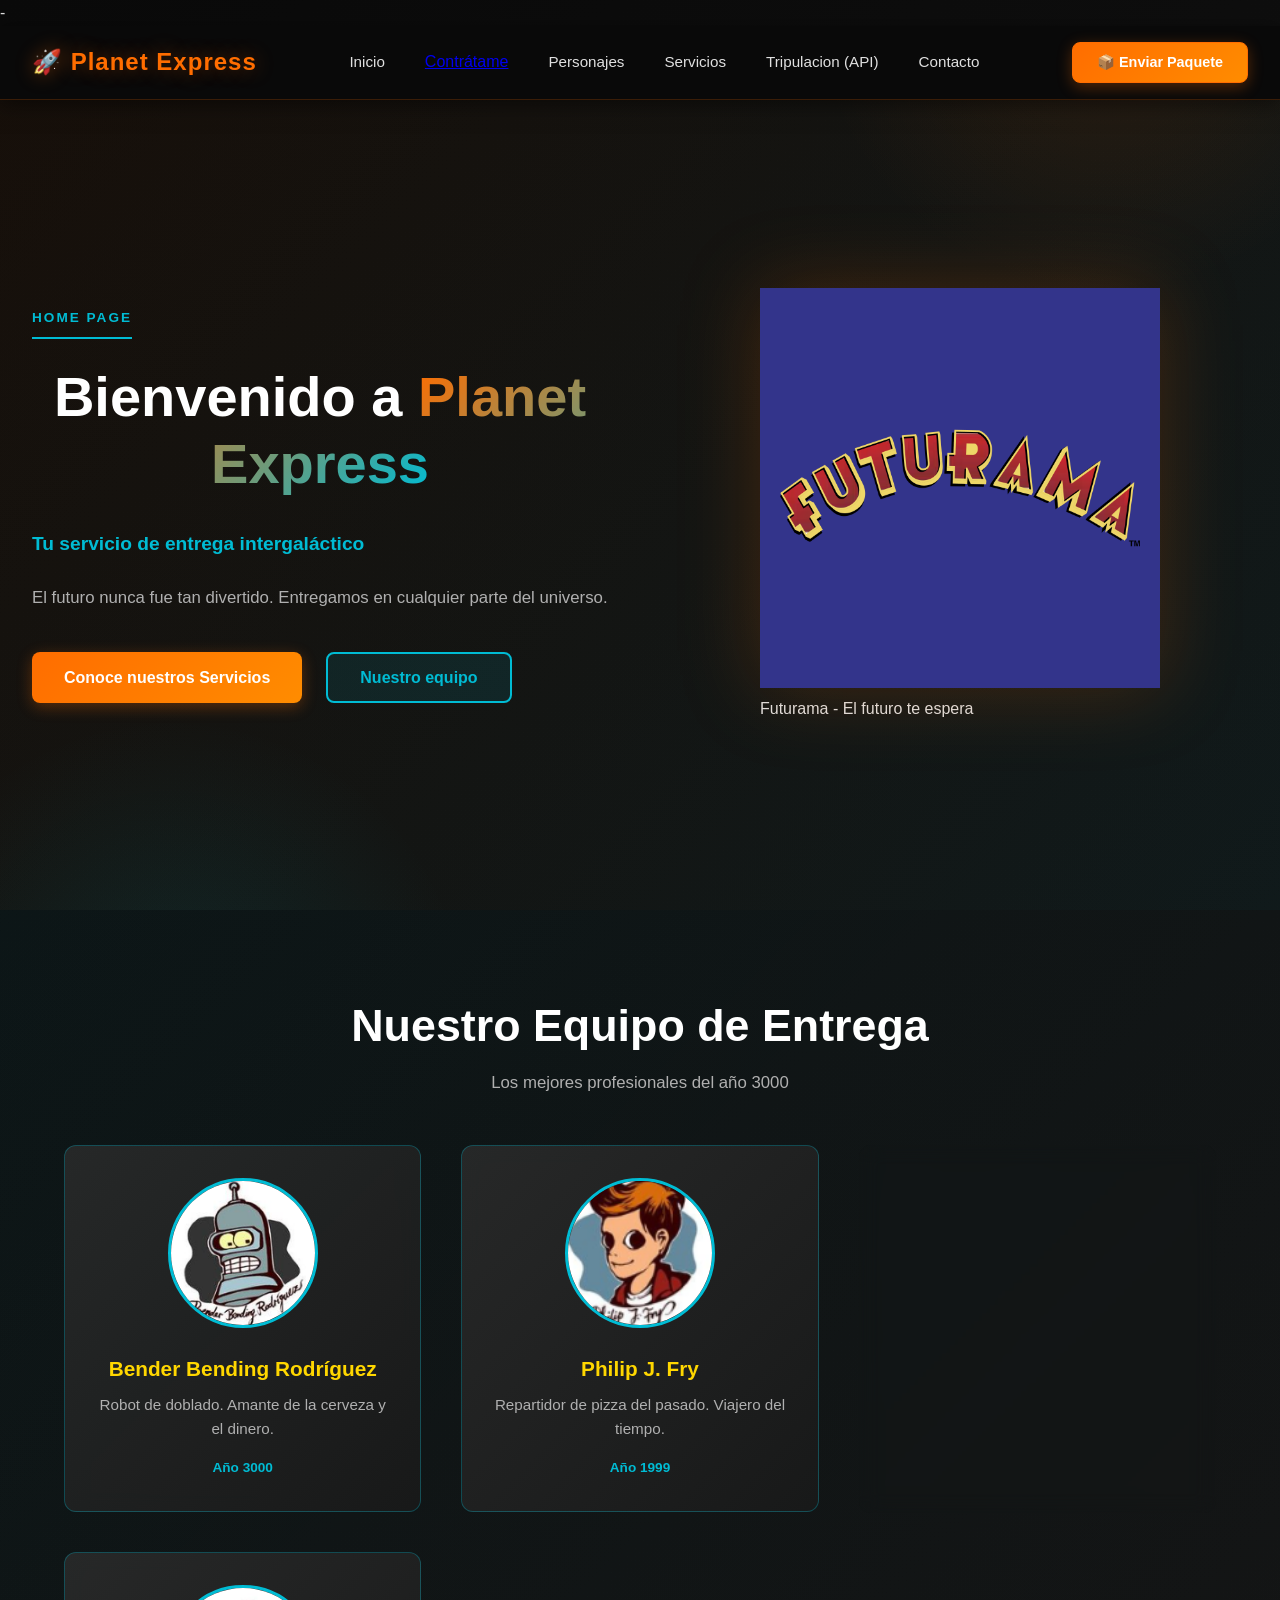
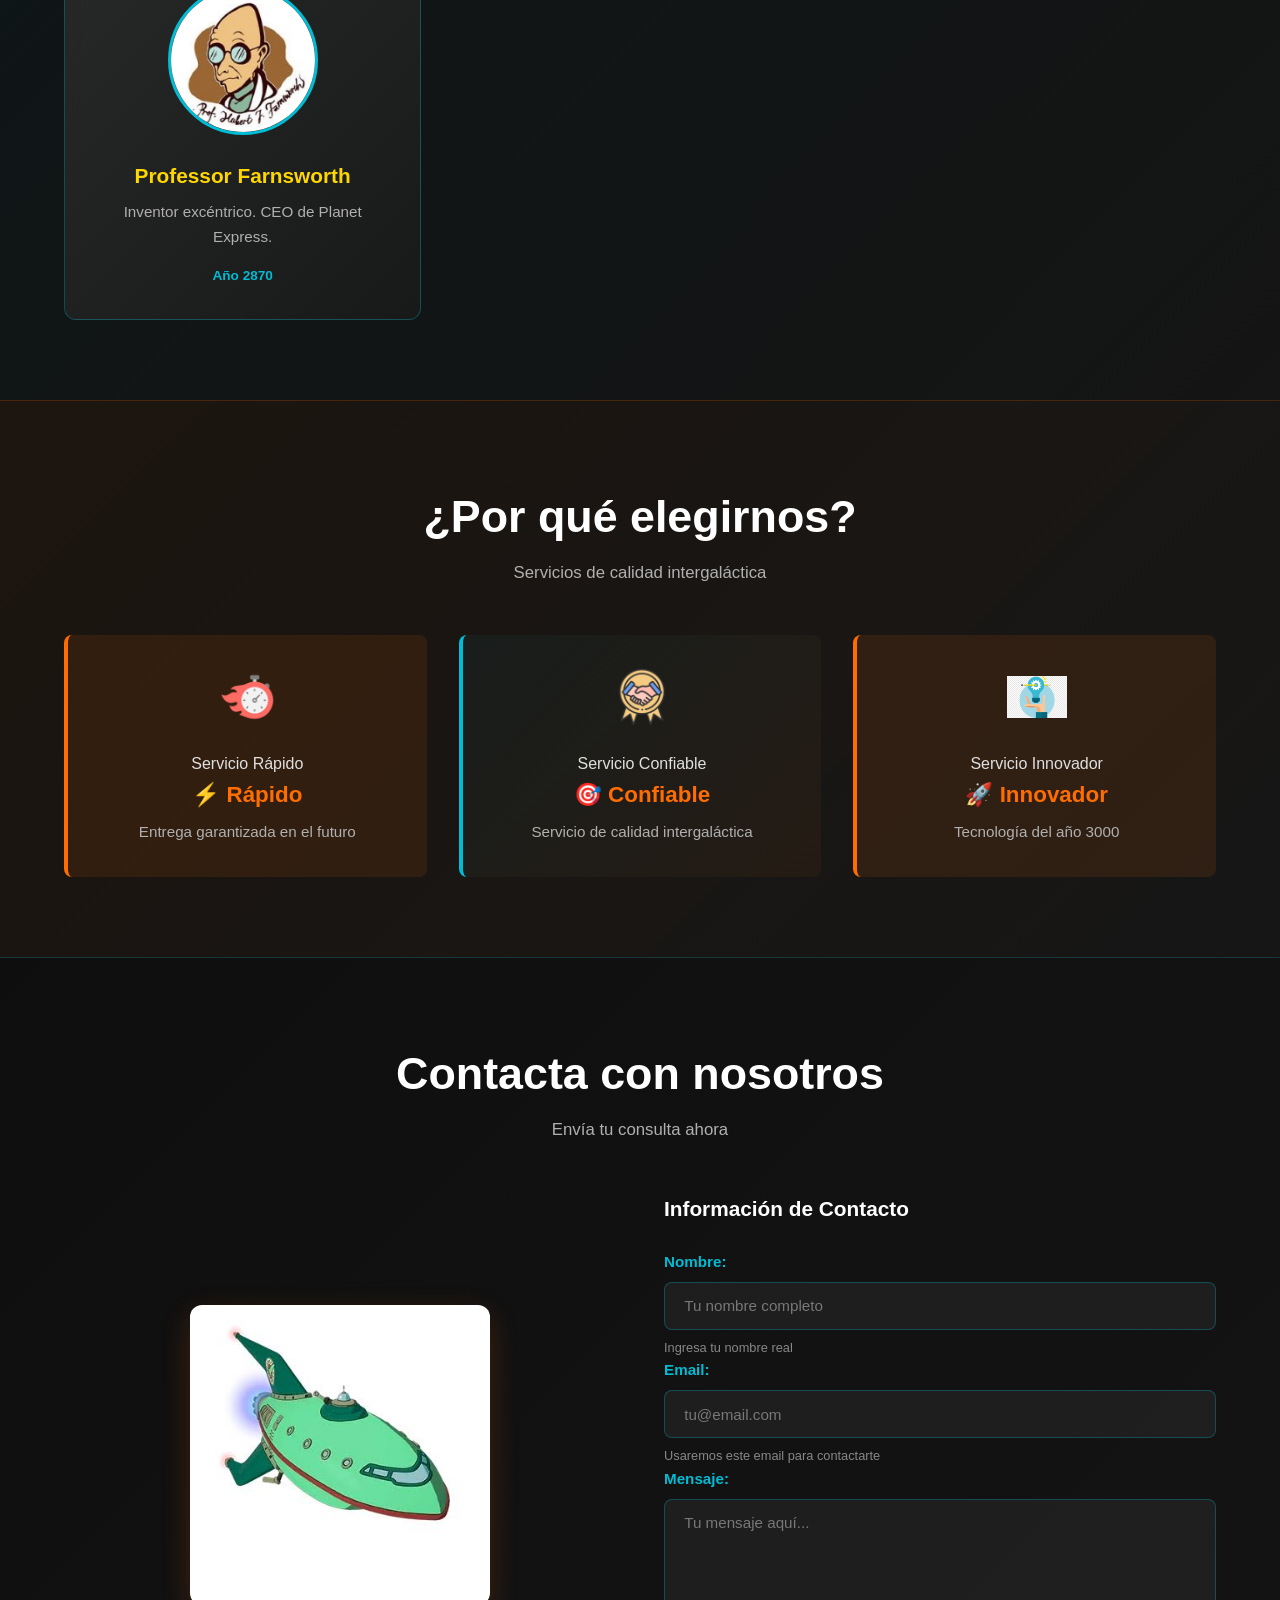
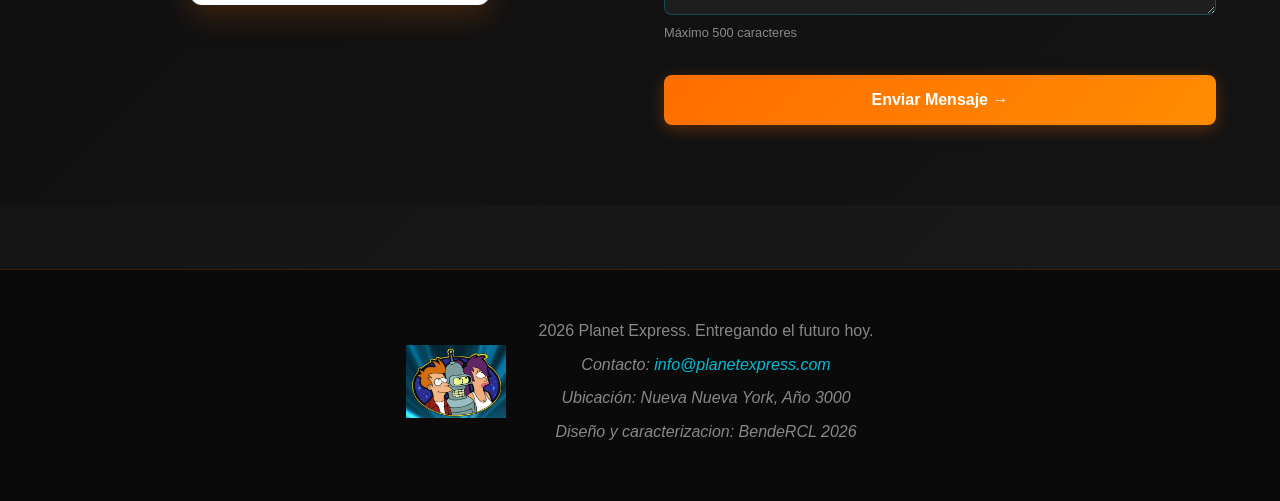
==== index.html @ 9d53ed3e "Se sube la totalidad de la pagina actualizada, añadiendo API." ====
<!DOCTYPE html>
<html lang="es">

<head>
    <meta charset="UTF-8">
    <meta name="viewport" content="width=device-width, initial-scale=1.0">
    <meta name="description"
        content="Página temática de Futurama - Planet Express, tu servicio de entrega intergaláctico">
    <meta name="author" content="BendeRCL">
    <title>Futurama - Planet Express</title>
    <link rel="stylesheet" href="css/styles.css">
</head>

<body>-
    <header class="header">
        <nav class="navbar" aria-label="Navegación principal">
            <div class="nav-container">
                <div class="nav-logo">
                    <h1 class="logo">🚀 Planet Express</h1>
                </div>
                <ul class="nav-links">
                    <li><a href="index.html#inicio" class="nav-link">Inicio</a></li>
                    <li><a href="curriculum.html">Contrátame</a></li>
                    <li><a href="index.html#personajes" class="nav-link">Personajes</a></li>
                    <li><a href="index.html#caracteristicas" class="nav-link">Servicios</a></li>
                    <li><a href="api.html" class="nav-link api-nav-active" aria-current="page">Tripulacion (API)</a></li>
                    <li><a href="index.html#contacto" class="nav-link">Contacto</a></li>
                </ul>


                <button class="btn-nav-cta" type="button" aria-label="Enviar un paquete ahora">
                    📦 Enviar Paquete
                </button>
            </div>
        </nav>
    </header>

    <main>

        <section id="inicio" class="hero">
            <div class="hero-container">
                <div class="hero-content">
                    <span class="hero-label">HOME PAGE</span>
                    <h2>Bienvenido a <span class="hero-highlight">Planet Express</span></h2>
                    <p>Tu servicio de entrega intergaláctico</p>
                    <p class="hero-subtitle">El futuro nunca fue tan divertido. Entregamos en cualquier parte del
                        universo.</p>

                    <div class="hero-buttons">

                        <button id="btnMostrar" class="btn-primary" type="button" aria-label="Explorar servicios">
                            Conoce nuestros Servicios
                        </button>
                        <button id="btnPersonajes" class="btn-secondary" type="button" aria-label="Conocer el equipo">
                            Nuestro equipo
                        </button>
                    </div>

                </div>

                <div class="hero-image-container">
                    <figure>
                        <img src="img/futurama-logo.png" alt="Logo de Futurama - Planet Express" class="hero-image"
                            width="400" height="400" loading="lazy">
                        <figcaption>Futurama - El futuro te espera</figcaption>
                    </figure>
                </div>
            </div>
        </section>

        <section id="personajes" class="personajes">
            <div class="section-container">
                <h2>Nuestro Equipo de Entrega</h2>
                <p class="section-subtitle">Los mejores profesionales del año 3000</p>

                <div class="contenedor-personajes" role="list">

                    <article class="tarjeta-personaje" role="listitem">
                        <figure class="imagen-personaje">
                            <img src="img/bender.png" alt="Bender Bending Rodríguez - Robot de doblado" width="150"
                                height="150" loading="lazy">

                        </figure>
                        <h3>Bender Bending Rodríguez</h3>
                        <p>Robot de doblado. Amante de la cerveza y el dinero.</p>
                        <time datetime="3000">Año 3000</time>
                    </article>


                    <article class="tarjeta-personaje" role="listitem">
                        <figure class="imagen-personaje">
                            <img src="img/fry.png" alt="Philip J. Fry - Repartidor de pizza del pasado" width="150"
                                height="150" loading="lazy">

                        </figure>
                        <h3>Philip J. Fry</h3>
                        <p>Repartidor de pizza del pasado. Viajero del tiempo.</p>
                        <time datetime="1999">Año 1999</time>
                    </article>


                    <article class="tarjeta-personaje" role="listitem">
                        <figure class="imagen-personaje">
                            <img src="img/leela.png" alt="Turanga Leela - Capitana de Planet Express" width="150"
                                height="150" loading="lazy">

                        </figure>
                        <h3>Turanga Leela</h3>
                        <p>Capitana de Planet Express. Única cíclope de su generación.</p>
                        <time datetime="2975">Año 2975</time>
                    </article>


                    <article class="tarjeta-personaje" role="listitem">
                        <figure class="imagen-personaje">
                            <img src="img/professor.png" alt="Professor Farnsworth - Inventor excéntrico y CEO"
                                width="150" height="150" loading="lazy">
                        </figure>
                        <h3>Professor Farnsworth</h3>
                        <p>Inventor excéntrico. CEO de Planet Express.</p>
                        <time datetime="2870">Año 2870</time>
                    </article>
                </div>
            </div>
        </section>

        <section id="caracteristicas" class="caracteristicas">
            <div class="section-container">
                <h2>¿Por qué elegirnos?</h2>
                <p class="section-subtitle">Servicios de calidad intergaláctica</p>

                <div class="features-grid">

                    <article class="feature">
                        <figure>
                            <img src="img/icon-rapido.png" alt="Icono de velocidad" class="feature-icon" width="60"
                                height="60" loading="lazy">
                            <figcaption>Servicio Rápido</figcaption>
                        </figure>
                        <h3>⚡ Rápido</h3>
                        <p>Entrega garantizada en el futuro</p>
                    </article>


                    <article class="feature">
                        <figure>
                            <img src="img/icon-confiable.png" alt="Icono de confiabilidad" class="feature-icon"
                                width="60" height="60" loading="lazy">
                            <figcaption>Servicio Confiable</figcaption>
                        </figure>
                        <h3>🎯 Confiable</h3>
                        <p>Servicio de calidad intergaláctica</p>
                    </article>


                    <article class="feature">
                        <figure>
                            <img src="img/icon-innovador.png" alt="Icono de innovación" class="feature-icon" width="60"
                                height="60" loading="lazy">
                            <figcaption>Servicio Innovador</figcaption>
                        </figure>
                        <h3>🚀 Innovador</h3>
                        <p>Tecnología del año 3000</p>
                    </article>
                </div>
            </div>
        </section>

        <section id="contacto" class="contacto">
            <div class="section-container">
                <h2>Contacta con nosotros</h2>
                <p class="section-subtitle">Envía tu consulta ahora</p>

                <div class="contacto-container">
                    <figure class="nave-figura">
                        <img src="img/planeta-express.jpg"
                            alt="Nave Planet Express - Simbolo de nuestro servicio de entrega" class="nave-imagen"
                            width="300" height="200" loading="lazy">
                    </figure>

                    <form class="formulario" id="formularioContacto" method="POST" action="#" novalidate>
                        <fieldset>
                            <legend>Información de Contacto</legend>

                            <div class="form-group">
                                <label for="nombre">Nombre:</label>
                                <input type="text" id="nombre" name="nombre" required placeholder="Tu nombre completo"
                                    aria-required="true" aria-describedby="nombre-help">
                                <small id="nombre-help">Ingresa tu nombre real</small>
                            </div>

                            <div class="form-group">
                                <label for="email">Email:</label>
                                <input type="email" id="email" name="email" required placeholder="tu@email.com"
                                    aria-required="true" aria-describedby="email-help">
                                <small id="email-help">Usaremos este email para contactarte</small>
                            </div>

                            <div class="form-group">
                                <label for="mensaje">Mensaje:</label>
                                <textarea id="mensaje" name="mensaje" rows="5" required placeholder="Tu mensaje aquí..."
                                    aria-required="true" aria-describedby="mensaje-help"></textarea>
                                <small id="mensaje-help">Máximo 500 caracteres</small>
                            </div>
                        </fieldset>

                        <button type="submit" class="btn-submit" aria-label="Enviar formulario de contacto">
                            Enviar Mensaje →
                        </button>
                    </form>
                </div>


                <div id="mensajeExito" class="mensaje-exito oculto" role="alert" aria-live="polite"></div>
            </div>
        </section>
    </main>

    <footer class="footer">
        <div class="footer-container">
            <div class="footer-content">
                <figure class="footer-figura">
                    <img src="img/logo-footer.png" alt="Escuadron Planet Espress" class="footer-logo" width="100"
                        height="100" loading="lazy">
                </figure>
                <div class="footer-text">
                    <p> <time datetime="2026">2026</time> Planet Express. Entregando el futuro hoy.</p>
                    <address>
                        <p>Contacto: <a href="mailto:info@planetexpress.com">info@planetexpress.com</a></p>
                        <p>Ubicación: Nueva Nueva York, Año 3000</p>
                        <p>Diseño y caracterizacion: BendeRCL 2026</p>

                    </address>
                </div>
            </div>
        </div>
    </footer>


    <script src="js/script.js" defer></script>
</body>

</html>
---- css/styles.css ----
:root {
    --color-primary: #FF6D00;
    --color-secondary: #00BCD4;
    --color-dark: #0a0a0a;
    --color-dark-alt: #1a1a1a;
    --color-light: #f5f5f5;
    --color-accent: #FFD700;
    --color-text: #e0e0e0;
    --transition: 0.3s ease;
}

* {
    margin: 0;
    padding: 0;
    box-sizing: border-box;
}

html {
    scroll-behavior: smooth;
}

body {
    font-family: 'Segoe UI', Tahoma, Geneva, Verdana, sans-serif;
    line-height: 1.6;
    color: var(--color-text);
    background: linear-gradient(135deg, var(--color-dark) 0%, var(--color-dark-alt) 100%);
    min-height: 100vh;
}

.header {
    background: rgba(10, 10, 10, 0.95);
    backdrop-filter: blur(10px);
    border-bottom: 1px solid rgba(255, 109, 0, 0.2);
    position: sticky;
    top: 0;
    z-index: 1000;
    box-shadow: 0 4px 20px rgba(0, 0, 0, 0.5);
}

.navbar {
    padding: 1rem 0;
}

.nav-container {
    max-width: 1400px;
    margin: 0 auto;
    padding: 0 2rem;
    display: flex;
    justify-content: space-between;
    align-items: center;
    gap: 3rem;
}
.nav-logo {
    flex-shrink: 0;
}

.logo {
    color: var(--color-primary);
    font-size: 1.5rem;
    font-weight: 700;
    text-shadow: 0 0 20px rgba(255, 109, 0, 0.4);
    letter-spacing: 1px;
}

.nav-links {
    display: flex;
    list-style: none;
    gap: 2.5rem;
    flex: 1;
    justify-content: center;
}

.nav-link {
    color: var(--color-text);
    text-decoration: none;
    font-weight: 500;
    font-size: 0.95rem;
    position: relative;
    transition: color var(--transition);
}

.nav-link::after {
    content: '';
    position: absolute;
    bottom: -5px;
    left: 0;
    width: 0;
    height: 2px;
    background: var(--color-primary);
    transition: width var(--transition);
}

.nav-link:hover {
    color: var(--color-primary);
}

.nav-link:hover::after {
    width: 100%;
}

.btn-nav-cta {
    background: linear-gradient(135deg, var(--color-primary), #FF8C00);
    color: white;
    border: 1px solid var(--color-primary);
    padding: 0.7rem 1.5rem;
    border-radius: 8px;
    cursor: pointer;
    font-weight: 600;
    font-size: 0.9rem;
    transition: all var(--transition);
    flex-shrink: 0;
    box-shadow: 0 4px 15px rgba(255, 109, 0, 0.3);
}

.btn-nav-cta:hover {
    transform: translateY(-2px);
    box-shadow: 0 6px 20px rgba(255, 109, 0, 0.5);
    background: linear-gradient(135deg, #FF8C00, var(--color-primary));
}

.btn-nav-cta:active {
    transform: translateY(0);
}

.hero {
    min-height: 90vh;
    display: flex;
    align-items: center;
    justify-content: center;
    background: linear-gradient(135deg, rgba(255, 109, 0, 0.05) 0%, rgba(0, 188, 212, 0.05) 100%);
    padding: 4rem 2rem;
    position: relative;
    overflow: hidden;
}

.hero::before {
    content: '';
    position: absolute;
    top: -50%;
    right: -10%;
    width: 600px;
    height: 600px;
    background: radial-gradient(circle, rgba(255, 109, 0, 0.1) 0%, transparent 70%);
    border-radius: 50%;
}

.hero::after {
    content: '';
    position: absolute;
    bottom: -50%;
    left: -10%;
    width: 600px;
    height: 600px;
    background: radial-gradient(circle, rgba(0, 188, 212, 0.1) 0%, transparent 70%);
    border-radius: 50%;
}

.hero-container {
    max-width: 1400px;
    width: 100%;
    display: grid;
    grid-template-columns: 1fr 1fr;
    gap: 4rem;
    align-items: center;
    position: relative;
    z-index: 1;
}

.hero-content {
    display: flex;
    flex-direction: column;
    gap: 1.5rem;
}

.hero-label {
    color: var(--color-secondary);
    font-size: 0.85rem;
    font-weight: 700;
    text-transform: uppercase;
    letter-spacing: 2px;
    display: inline-block;
    padding-bottom: 0.5rem;
    border-bottom: 2px solid var(--color-secondary);
    width: fit-content;
}

.hero-content h2 {
    font-size: clamp(2.5rem, 5vw, 3.5rem);
    font-weight: 800;
    line-height: 1.2;
    color: white;
}

.hero-highlight {
    background: linear-gradient(135deg, var(--color-primary), var(--color-secondary));
    -webkit-background-clip: text;
    -webkit-text-fill-color: transparent;
    background-clip: text;
}

.hero-content > p:first-of-type {
    font-size: 1.2rem;
    color: var(--color-secondary);
    font-weight: 600;
}

.hero-subtitle {
    font-size: 1.05rem;
    color: #b0b0b0;
    line-height: 1.7;
}

.hero-buttons {
    display: flex;
    gap: 1.5rem;
    flex-wrap: wrap;
    margin-top: 1rem;
}

.hero-image-container {
    display: flex;
    justify-content: center;
    align-items: center;
}

.hero-image {
    max-width: 100%;
    height: auto;
    animation: float 3s ease-in-out infinite;
    filter: drop-shadow(0 0 40px rgba(255, 109, 0, 0.2));
}

@keyframes float {
    0%, 100% {
        transform: translateY(0px);
    }
    50% {
        transform: translateY(-30px);
    }
}


.btn-primary,
.btn-secondary {
    padding: 0.9rem 2rem;
    font-size: 1rem;
    border-radius: 8px;
    cursor: pointer;
    font-weight: 600;
    border: none;
    transition: all var(--transition);
    display: inline-flex;
    align-items: center;
    gap: 0.5rem;
}

.btn-primary {
    background: linear-gradient(135deg, var(--color-primary), #FF8C00);
    color: white;
    box-shadow: 0 4px 15px rgba(255, 109, 0, 0.3);
}

.btn-primary:hover {
    transform: translateY(-3px);
    box-shadow: 0 6px 25px rgba(255, 109, 0, 0.5);
}

.btn-secondary {
    background: rgba(0, 188, 212, 0.1);
    color: var(--color-secondary);
    border: 2px solid var(--color-secondary);
}

.btn-secondary:hover {
    background: rgba(0, 188, 212, 0.2);
    transform: translateY(-3px);
    box-shadow: 0 6px 25px rgba(0, 188, 212, 0.3);
}

.btn-primary:active,
.btn-secondary:active {
    transform: translateY(-1px);
}

.section-container {
    max-width: 1400px;
    margin: 0 auto;
    padding: 0 2rem;
}

.personajes,
.caracteristicas,
.contacto {
    padding: 5rem 2rem;
}

.personajes {
    background: linear-gradient(135deg, rgba(0, 188, 212, 0.05) 0%, transparent 100%);
}

.caracteristicas {
    background: linear-gradient(135deg, rgba(255, 109, 0, 0.05) 0%, transparent 100%);
    border-top: 1px solid rgba(255, 109, 0, 0.2);
    border-bottom: 1px solid rgba(0, 188, 212, 0.2);
}

.contacto {
    background: rgba(0, 0, 0, 0.2);
}

section h2 {
    font-size: clamp(2rem, 4vw, 2.8rem);
    font-weight: 800;
    text-align: center;
    margin-bottom: 0.5rem;
    color: white;
}

.section-subtitle {
    text-align: center;
    color: #b0b0b0;
    margin-bottom: 3rem;
    font-size: 1.05rem;
}

.contenedor-personajes {
    display: grid;
    grid-template-columns: repeat(auto-fit, minmax(280px, 1fr));
    gap: 2.5rem;
    margin-top: 3rem;
}

.tarjeta-personaje {
    background: linear-gradient(135deg, rgba(45, 45, 45, 0.8) 0%, rgba(26, 26, 26, 0.8) 100%);
    border: 1px solid rgba(0, 188, 212, 0.3);
    border-radius: 12px;
    padding: 2rem;
    text-align: center;
    transition: all var(--transition);
    backdrop-filter: blur(10px);
    position: relative;
    overflow: hidden;
}

.tarjeta-personaje::before {
    content: '';
    position: absolute;
    top: 0;
    left: 0;
    right: 0;
    height: 2px;
    background: linear-gradient(90deg, transparent, var(--color-secondary), transparent);
    opacity: 0;
    transition: opacity var(--transition);
}

.tarjeta-personaje:hover {
    transform: translateY(-10px);
    border-color: var(--color-primary);
    box-shadow: 0 10px 30px rgba(255, 109, 0, 0.2);
}

.tarjeta-personaje:hover::before {
    opacity: 1;
}

.imagen-personaje {
    width: 150px;
    height: 150px;
    margin: 0 auto 1.5rem;
    border-radius: 50%;
    overflow: hidden;
    border: 3px solid var(--color-secondary);
    display: flex;
    align-items: center;
    justify-content: center;
    background: rgba(0, 188, 212, 0.1);
}

.imagen-personaje img {
    width: 100%;
    height: 100%;
    object-fit: cover;
    transition: transform var(--transition);
}

.tarjeta-personaje:hover .imagen-personaje img {
    transform: scale(1.1);
}

.tarjeta-personaje h3 {
    color: var(--color-accent);
    margin-bottom: 0.5rem;
    font-size: 1.3rem;
}

.tarjeta-personaje p {
    color: #b0b0b0;
    font-size: 0.95rem;
    margin-bottom: 1rem;
}

.tarjeta-personaje time {
    display: block;
    color: var(--color-secondary);
    font-size: 0.85rem;
    font-weight: 600;
}

.features-grid {
    display: grid;
    grid-template-columns: repeat(auto-fit, minmax(280px, 1fr));
    gap: 2rem;
    margin-top: 3rem;
}

.feature {
    background: linear-gradient(135deg, rgba(0, 188, 212, 0.05) 0%, rgba(255, 109, 0, 0.05) 100%);
    border-left: 4px solid var(--color-secondary);
    padding: 2rem;
    border-radius: 8px;
    transition: all var(--transition);
    text-align: center;
}

.feature:hover {
    background: linear-gradient(135deg, rgba(255, 109, 0, 0.1) 0%, rgba(0, 188, 212, 0.1) 100%);
    border-left-color: var(--color-primary);
    transform: translateY(-5px);
}

.feature-icon {
    width: 60px;
    height: 60px;
    margin: 0 auto 1rem;
    object-fit: contain;
}

.feature h3 {
    color: var(--color-primary);
    margin-bottom: 0.5rem;
    font-size: 1.4rem;
}

.feature p {
    color: #b0b0b0;
    font-size: 0.95rem;
}

.contacto-container {
    display: grid;
    grid-template-columns: 1fr 1fr;
    gap: 3rem;
    align-items: center;
    margin-top: 3rem;
}

.nave-figura {
    text-align: center;
}

.nave-imagen {
    max-width: 100%;
    height: auto;
    border-radius: 12px;
    box-shadow: 0 10px 30px rgba(255, 109, 0, 0.2);
    transition: all var(--transition);
}

.nave-imagen:hover {
    transform: scale(1.05);
}

.formulario {
    display: flex;
    flex-direction: column;
    gap: 1.5rem;
}

fieldset {
    border: none;
    padding: 0;
}

legend {
    font-size: 1.3rem;
    font-weight: 700;
    color: white;
    margin-bottom: 1.5rem;
}

.form-group {
    display: flex;
    flex-direction: column;
    gap: 0.5rem;
}

.form-group label {
    color: var(--color-secondary);
    font-weight: 600;
    font-size: 0.95rem;
}

.form-group input,
.form-group textarea {
    padding: 0.9rem 1.2rem;
    border: 1px solid rgba(0, 188, 212, 0.3);
    border-radius: 8px;
    background: rgba(255, 255, 255, 0.05);
    color: white;
    font-size: 0.95rem;
    transition: all var(--transition);
    font-family: inherit;
}

.form-group input::placeholder,
.form-group textarea::placeholder {
    color: rgba(255, 255, 255, 0.4);
}

.form-group input:focus,
.form-group textarea:focus {
    outline: none;
    border-color: var(--color-primary);
    background: rgba(255, 255, 255, 0.08);
    box-shadow: 0 0 15px rgba(255, 109, 0, 0.2);
}

.form-group small {
    color: #888;
    font-size: 0.8rem;
}

.btn-submit {
    background: linear-gradient(135deg, var(--color-primary), #FF8C00);
    color: white;
    border: none;
    padding: 1rem;
    font-size: 1rem;
    border-radius: 8px;
    cursor: pointer;
    font-weight: 600;
    transition: all var(--transition);
    margin-top: 0.5rem;
    box-shadow: 0 4px 15px rgba(255, 109, 0, 0.3);
}

.btn-submit:hover {
    transform: translateY(-3px);
    box-shadow: 0 6px 25px rgba(255, 109, 0, 0.5);
}

.btn-submit:active {
    transform: translateY(-1px);
}

.mensaje-exito {
    background: linear-gradient(135deg, #4CAF50, #45a049);
    color: white;
    padding: 1.5rem;
    border-radius: 8px;
    text-align: center;
    font-weight: 600;
    margin-top: 2rem;
    border-left: 4px solid #2e7d32;
    animation: slideIn 0.3s ease;
}

.mensaje-exito.oculto {
    display: none;
}

@keyframes slideIn {
    from {
        opacity: 0;
        transform: translateY(-10px);
    }
    to {
        opacity: 1;
        transform: translateY(0);
    }
}

.footer {
    background: rgba(10, 10, 10, 0.95);
    border-top: 1px solid rgba(255, 109, 0, 0.2);
    padding: 3rem 2rem;
    margin-top: 4rem;
}

.footer-container {
    max-width: 1400px;
    margin: 0 auto;
}

.footer-content {
    display: flex;
    align-items: center;
    gap: 2rem;
    justify-content: center;
    text-align: center;
}

.footer-figura {
    flex-shrink: 0;
}

.footer-logo {
    width: 100px;
    height: 100px;
    object-fit: contain;
}

.footer-text p {
    color: #888;
    margin-bottom: 0.5rem;
}

.footer-text a {
    color: var(--color-secondary);
    text-decoration: none;
    transition: color var(--transition);
}

.footer-text a:hover {
    color: var(--color-primary);
}

@media (max-width: 1024px) {
    .nav-container {
        gap: 1.5rem;
    }

    .nav-links {
        gap: 1.5rem;
    }

    .hero-container {
        grid-template-columns: 1fr;
        gap: 2rem;
    }

    .contacto-container {
        grid-template-columns: 1fr;
    }
}

@media (max-width: 768px) {
    .nav-container {
        flex-wrap: wrap;
        gap: 1rem;
    }

    .nav-logo {
        width: 100%;
    }

    .nav-links {
        order: 3;
        width: 100%;
        flex-direction: column;
        gap: 0.5rem;
        justify-content: flex-start;
    }

    .btn-nav-cta {
        order: 2;
    }

    .hero-label {
        font-size: 0.75rem;
    }

    .hero-content h2 {
        font-size: 2rem;
    }

    .hero-buttons {
        flex-direction: column;
    }

    .btn-primary,
    .btn-secondary {
        width: 100%;
        justify-content: center;
    }

    .contenedor-personajes,
    .features-grid {
        grid-template-columns: 1fr;
    }

    .footer-content {
        flex-direction: column;
    }
}

@media (max-width: 480px) {
    .nav-links {
        gap: 0.5rem;
    }

    .nav-link {
        font-size: 0.85rem;
    }

    .logo {
        font-size: 1.2rem;
    }

    section h2 {
        font-size: 1.8rem;
    }

    .section-subtitle {
        font-size: 0.95rem;
    }

    .hero-image {
        width: 100%;
        max-width: 300px;
    }
}
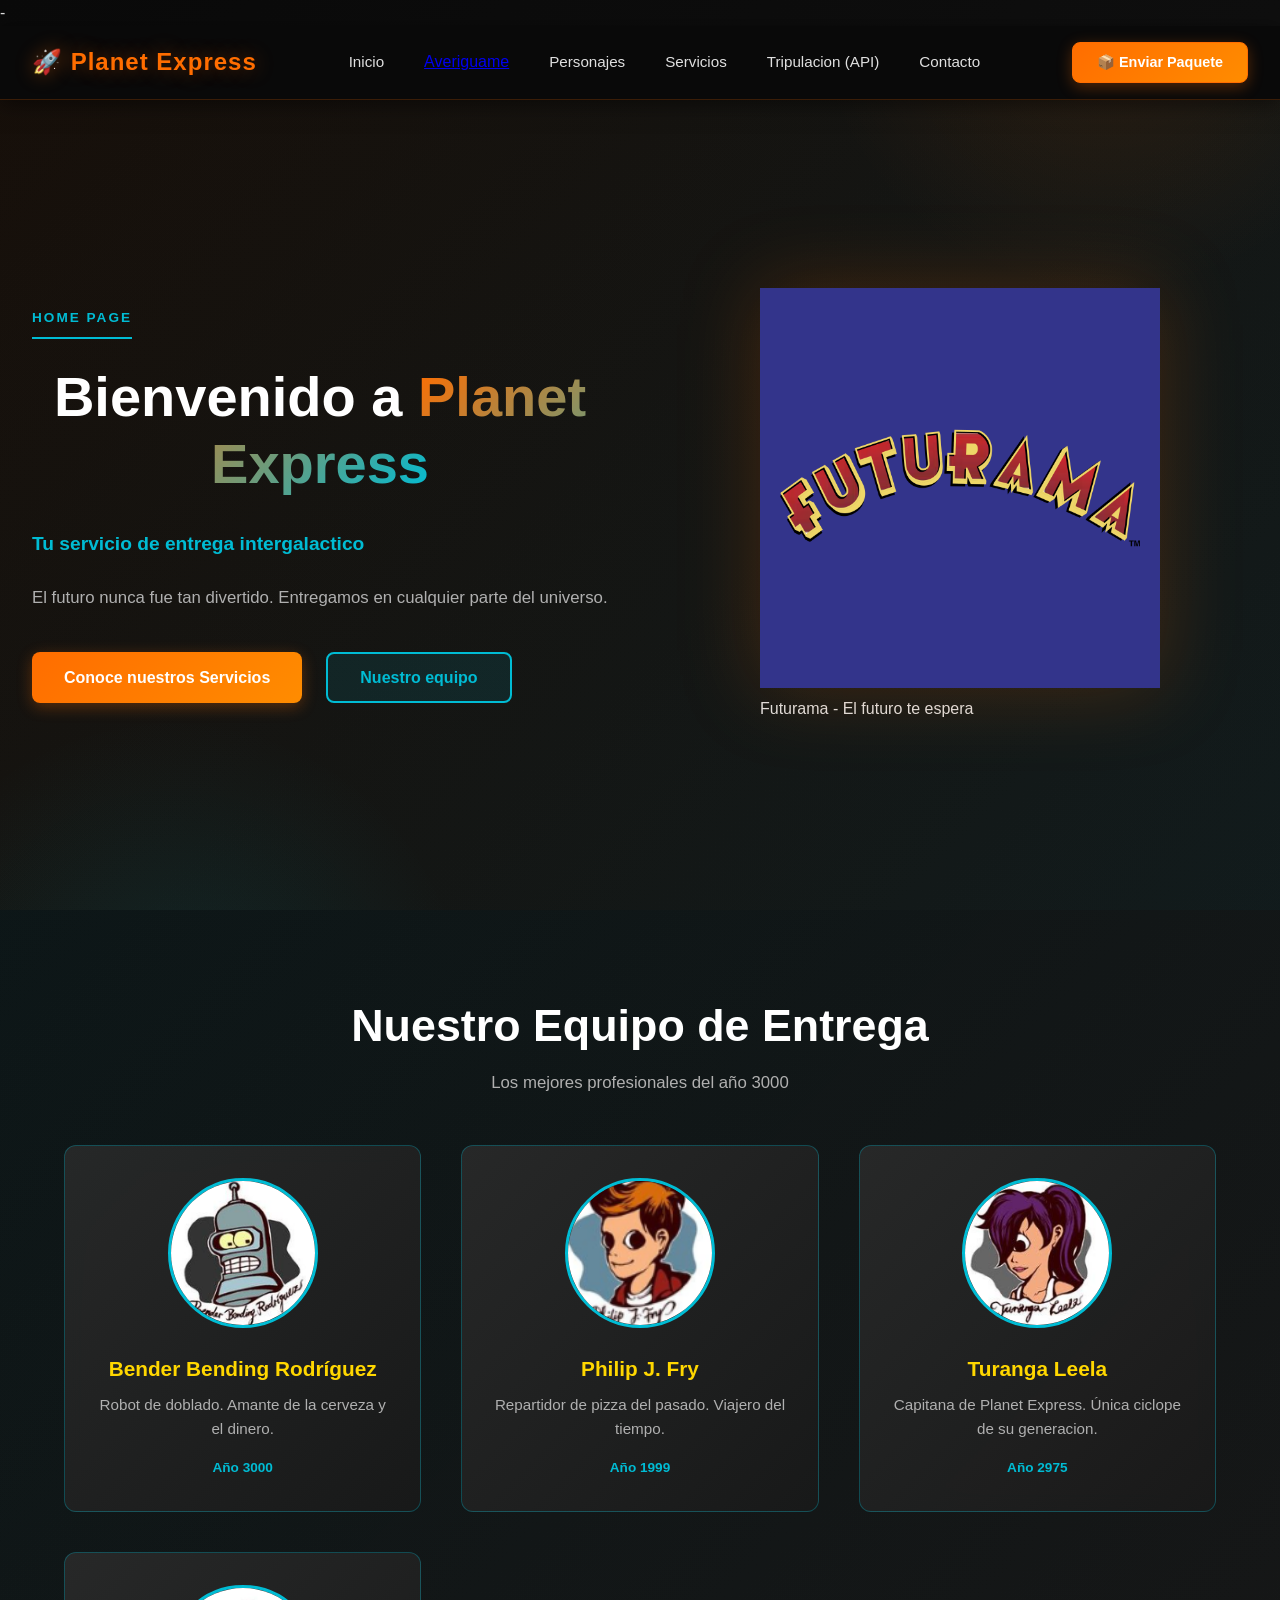
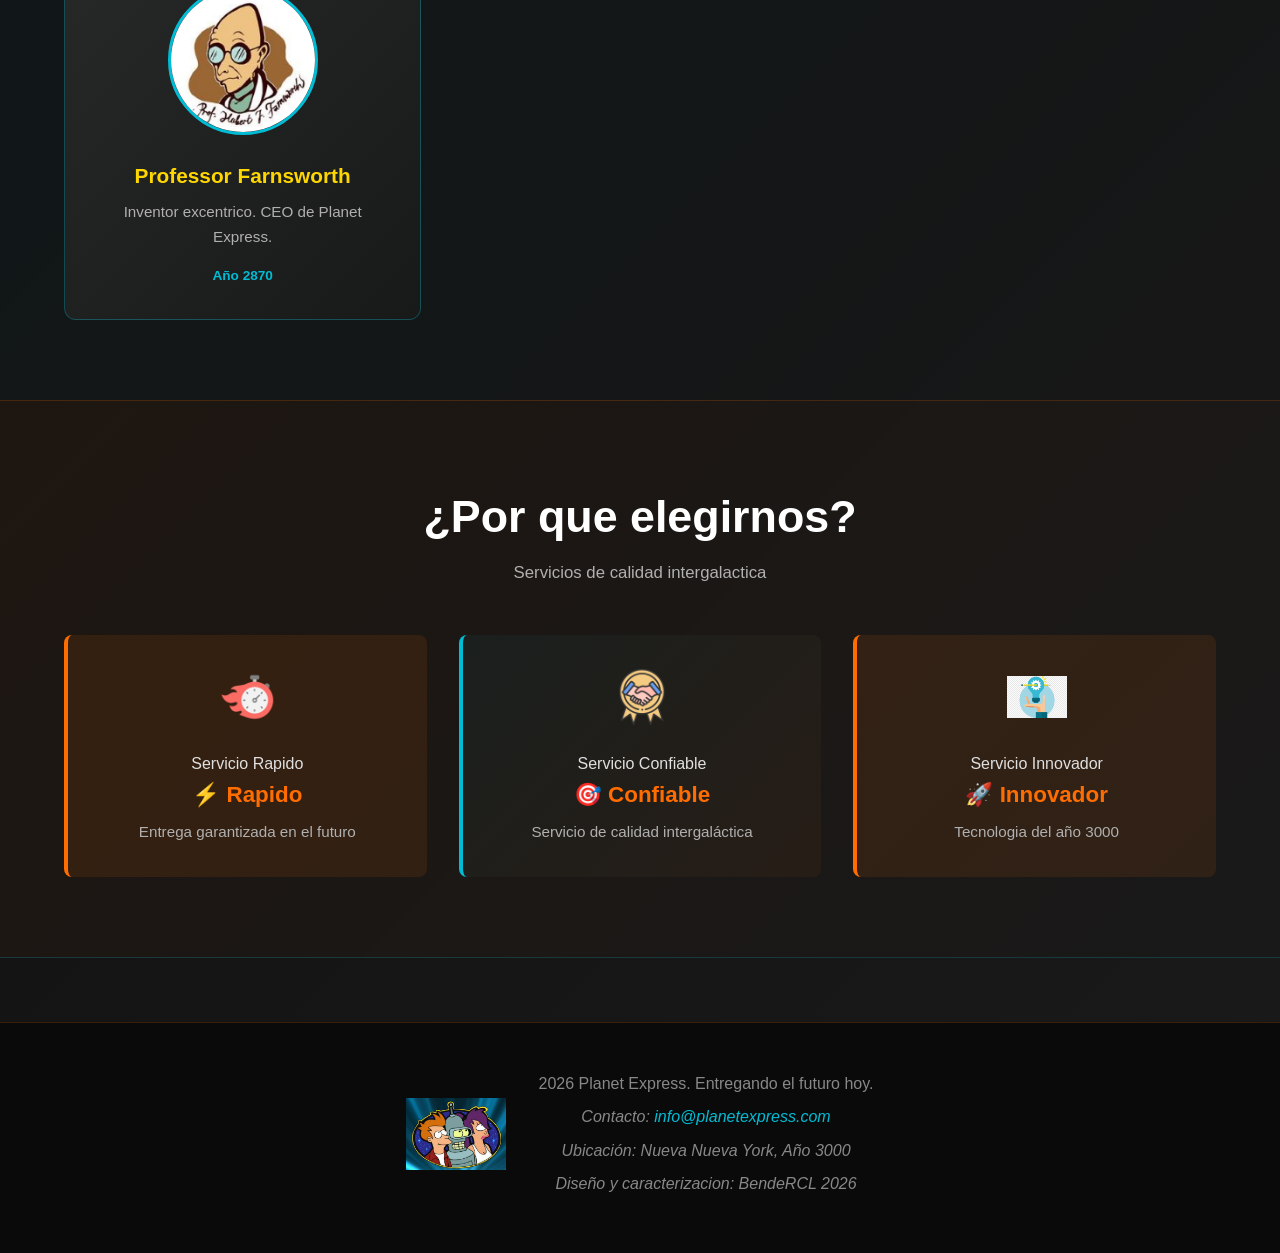
==== commit 00e73045: "modificaciones de la api y otras necesidads" ====
--- a/index.html
+++ b/index.html
@@ -5,7 +5,7 @@
     <meta charset="UTF-8">
     <meta name="viewport" content="width=device-width, initial-scale=1.0">
     <meta name="description"
-        content="Página temática de Futurama - Planet Express, tu servicio de entrega intergaláctico">
+        content="Pagina tematica de Futurama - Planet Express, tu servicio de entrega intergalactico">
     <meta name="author" content="BendeRCL">
     <title>Futurama - Planet Express</title>
     <link rel="stylesheet" href="css/styles.css">
@@ -20,17 +20,16 @@
                 </div>
                 <ul class="nav-links">
                     <li><a href="index.html#inicio" class="nav-link">Inicio</a></li>
-                    <li><a href="curriculum.html">Contrátame</a></li>
+                    <li><a href="curriculum.html">Averiguame</a></li>
                     <li><a href="index.html#personajes" class="nav-link">Personajes</a></li>
                     <li><a href="index.html#caracteristicas" class="nav-link">Servicios</a></li>
                     <li><a href="api.html" class="nav-link api-nav-active" aria-current="page">Tripulacion (API)</a></li>
                     <li><a href="index.html#contacto" class="nav-link">Contacto</a></li>
                 </ul>
 
-
-                <button class="btn-nav-cta" type="button" aria-label="Enviar un paquete ahora">
-                    📦 Enviar Paquete
-                </button>
+                    <button class="btn-nav-cta" type="button" aria-label="Enviar un paquete ahora">
+                        📦 Enviar Paquete
+                    </button>
             </div>
         </nav>
     </header>
@@ -42,7 +41,7 @@
                 <div class="hero-content">
                     <span class="hero-label">HOME PAGE</span>
                     <h2>Bienvenido a <span class="hero-highlight">Planet Express</span></h2>
-                    <p>Tu servicio de entrega intergaláctico</p>
+                    <p>Tu servicio de entrega intergalactico</p>
                     <p class="hero-subtitle">El futuro nunca fue tan divertido. Entregamos en cualquier parte del
                         universo.</p>
 
@@ -106,7 +105,7 @@
 
                         </figure>
                         <h3>Turanga Leela</h3>
-                        <p>Capitana de Planet Express. Única cíclope de su generación.</p>
+                        <p>Capitana de Planet Express. Única ciclope de su generacion.</p>
                         <time datetime="2975">Año 2975</time>
                     </article>
 
@@ -117,7 +116,7 @@
                                 width="150" height="150" loading="lazy">
                         </figure>
                         <h3>Professor Farnsworth</h3>
-                        <p>Inventor excéntrico. CEO de Planet Express.</p>
+                        <p>Inventor excentrico. CEO de Planet Express.</p>
                         <time datetime="2870">Año 2870</time>
                     </article>
                 </div>
@@ -126,8 +125,8 @@
 
         <section id="caracteristicas" class="caracteristicas">
             <div class="section-container">
-                <h2>¿Por qué elegirnos?</h2>
-                <p class="section-subtitle">Servicios de calidad intergaláctica</p>
+                <h2>¿Por que elegirnos?</h2>
+                <p class="section-subtitle">Servicios de calidad intergalactica</p>
 
                 <div class="features-grid">
 
@@ -135,9 +134,9 @@
                         <figure>
                             <img src="img/icon-rapido.png" alt="Icono de velocidad" class="feature-icon" width="60"
                                 height="60" loading="lazy">
-                            <figcaption>Servicio Rápido</figcaption>
+                            <figcaption>Servicio Rapido</figcaption>
                         </figure>
-                        <h3>⚡ Rápido</h3>
+                        <h3>⚡ Rapido</h3>
                         <p>Entrega garantizada en el futuro</p>
                     </article>
 
@@ -160,60 +159,13 @@
                             <figcaption>Servicio Innovador</figcaption>
                         </figure>
                         <h3>🚀 Innovador</h3>
-                        <p>Tecnología del año 3000</p>
+                        <p>Tecnologia del año 3000</p>
                     </article>
                 </div>
             </div>
         </section>
 
-        <section id="contacto" class="contacto">
-            <div class="section-container">
-                <h2>Contacta con nosotros</h2>
-                <p class="section-subtitle">Envía tu consulta ahora</p>
-
-                <div class="contacto-container">
-                    <figure class="nave-figura">
-                        <img src="img/planeta-express.jpg"
-                            alt="Nave Planet Express - Simbolo de nuestro servicio de entrega" class="nave-imagen"
-                            width="300" height="200" loading="lazy">
-                    </figure>
-
-                    <form class="formulario" id="formularioContacto" method="POST" action="#" novalidate>
-                        <fieldset>
-                            <legend>Información de Contacto</legend>
-
-                            <div class="form-group">
-                                <label for="nombre">Nombre:</label>
-                                <input type="text" id="nombre" name="nombre" required placeholder="Tu nombre completo"
-                                    aria-required="true" aria-describedby="nombre-help">
-                                <small id="nombre-help">Ingresa tu nombre real</small>
-                            </div>
-
-                            <div class="form-group">
-                                <label for="email">Email:</label>
-                                <input type="email" id="email" name="email" required placeholder="tu@email.com"
-                                    aria-required="true" aria-describedby="email-help">
-                                <small id="email-help">Usaremos este email para contactarte</small>
-                            </div>
-
-                            <div class="form-group">
-                                <label for="mensaje">Mensaje:</label>
-                                <textarea id="mensaje" name="mensaje" rows="5" required placeholder="Tu mensaje aquí..."
-                                    aria-required="true" aria-describedby="mensaje-help"></textarea>
-                                <small id="mensaje-help">Máximo 500 caracteres</small>
-                            </div>
-                        </fieldset>
-
-                        <button type="submit" class="btn-submit" aria-label="Enviar formulario de contacto">
-                            Enviar Mensaje →
-                        </button>
-                    </form>
-                </div>
-
-
-                <div id="mensajeExito" class="mensaje-exito oculto" role="alert" aria-live="polite"></div>
-            </div>
-        </section>
+        
     </main>
 
     <footer class="footer">
